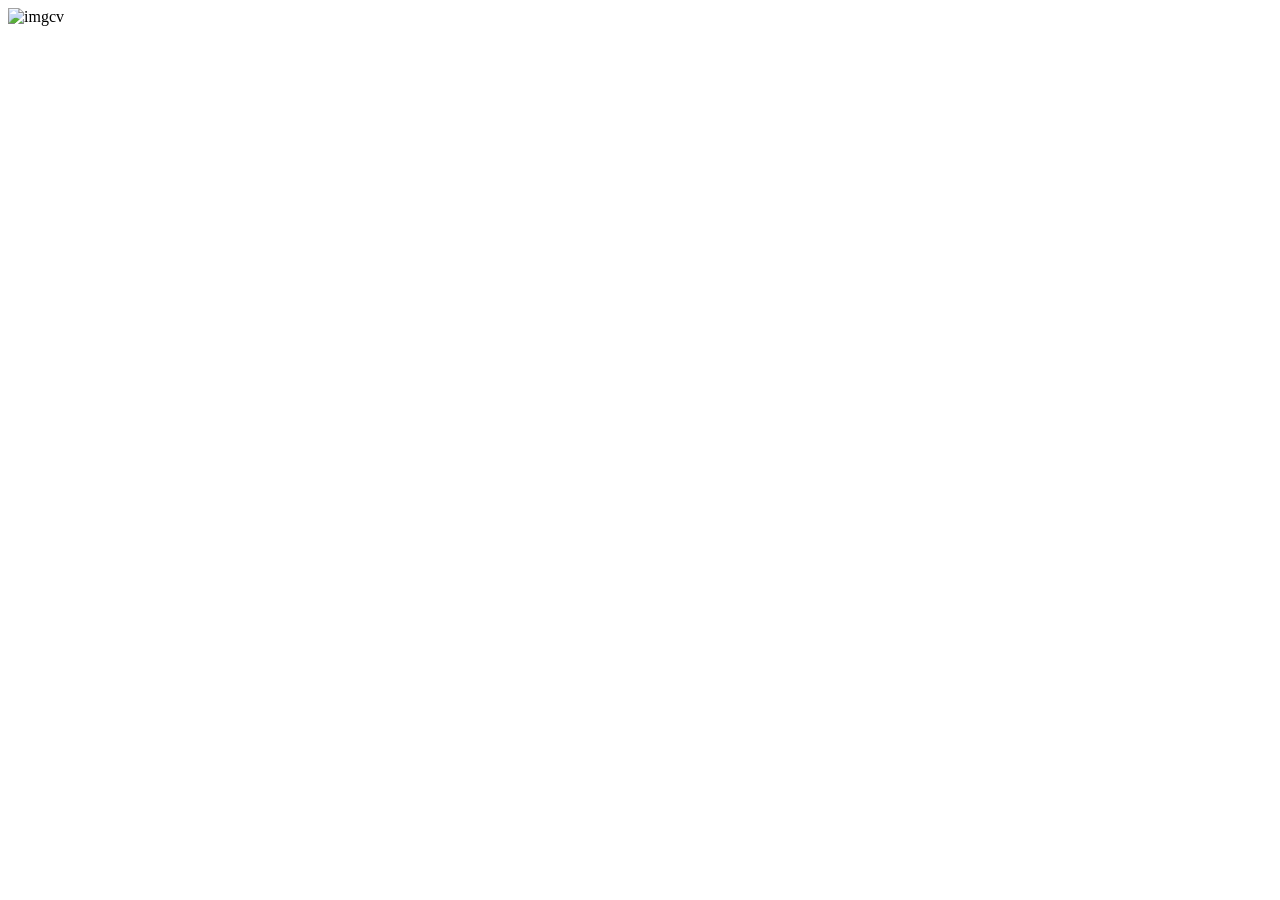
==== index.html @ 7dff2218 "commit" ====
<!DOCTYPE html>
<html lang="en">
<head>
    <meta charset="UTF-8">
    <meta name="viewport" content="width=device-width, initial-scale=1.0">
    <title>curriculum</title>
    <link rel="stylesheet" href="styles.css">
</head>
<body>
    
    <header class="container">
        <img src="img/foto_cv.png" alt="imgcv">
        


        
    </header>


</html>
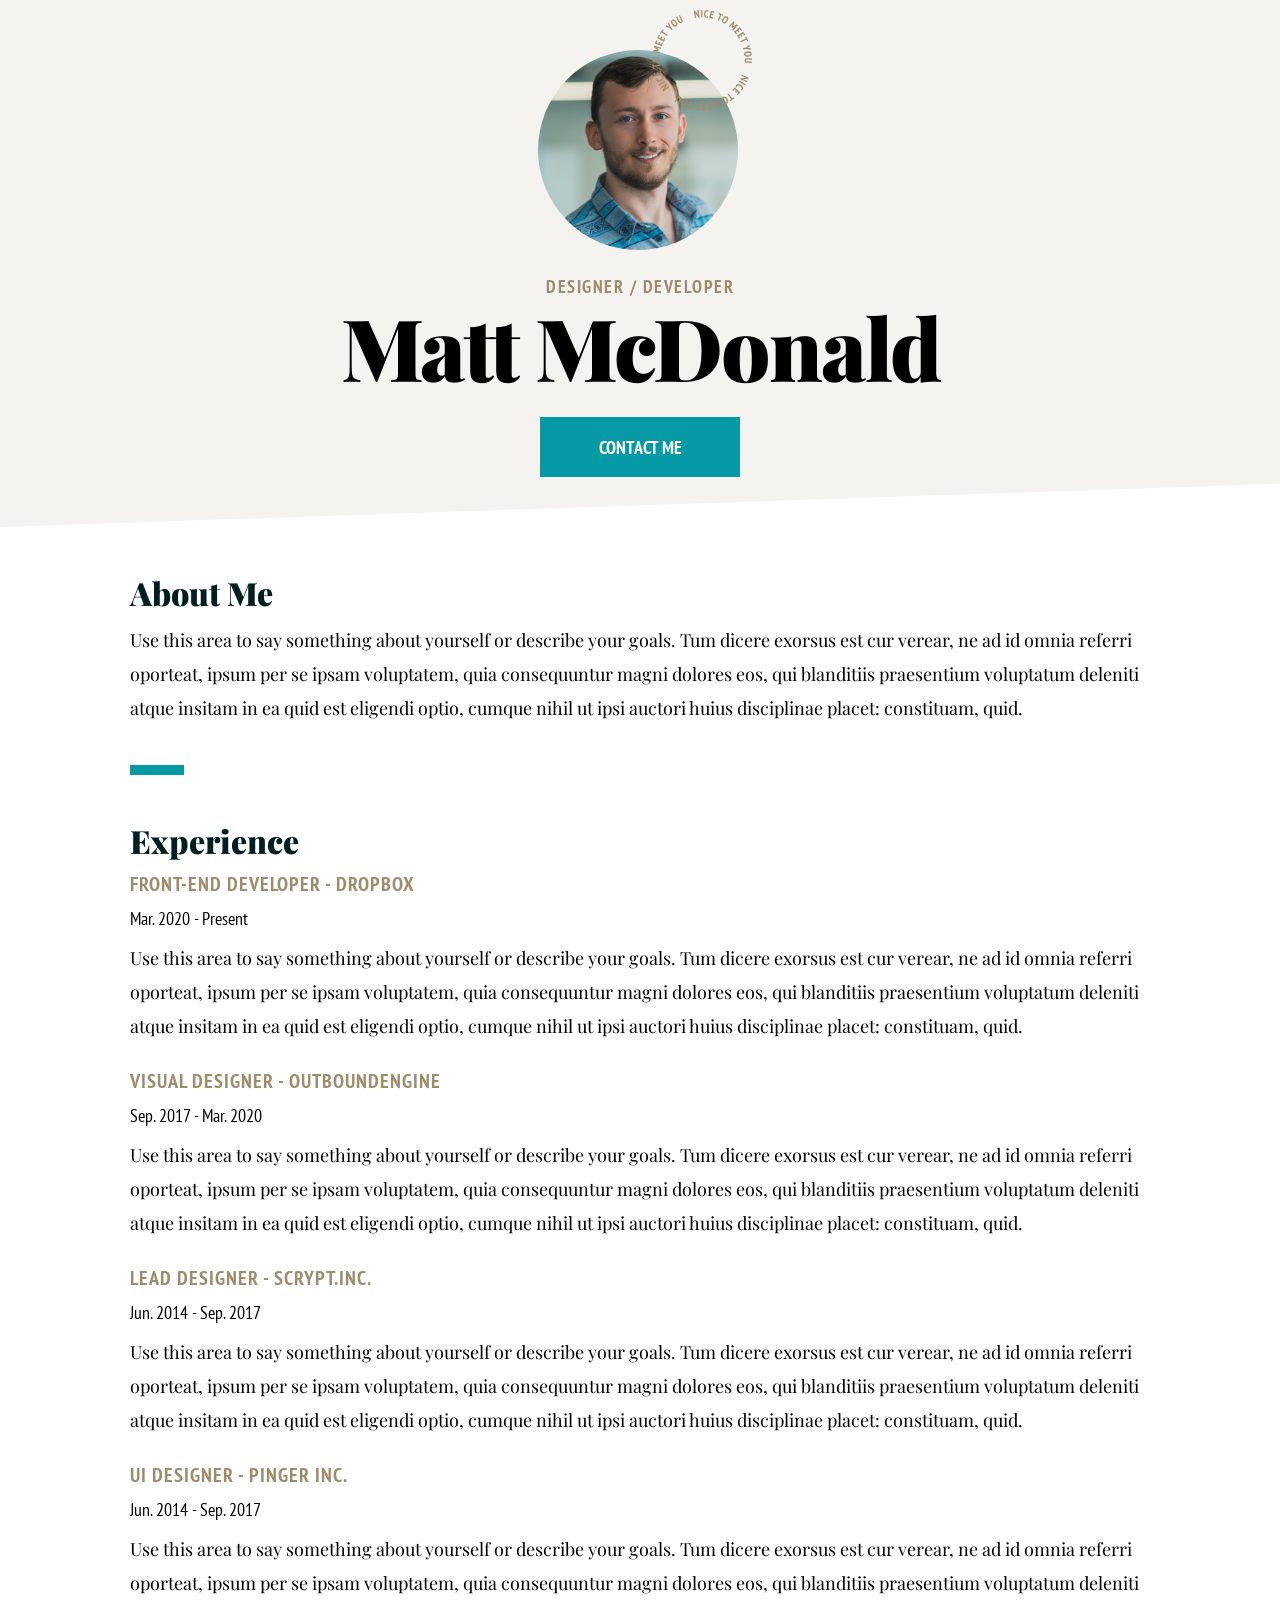
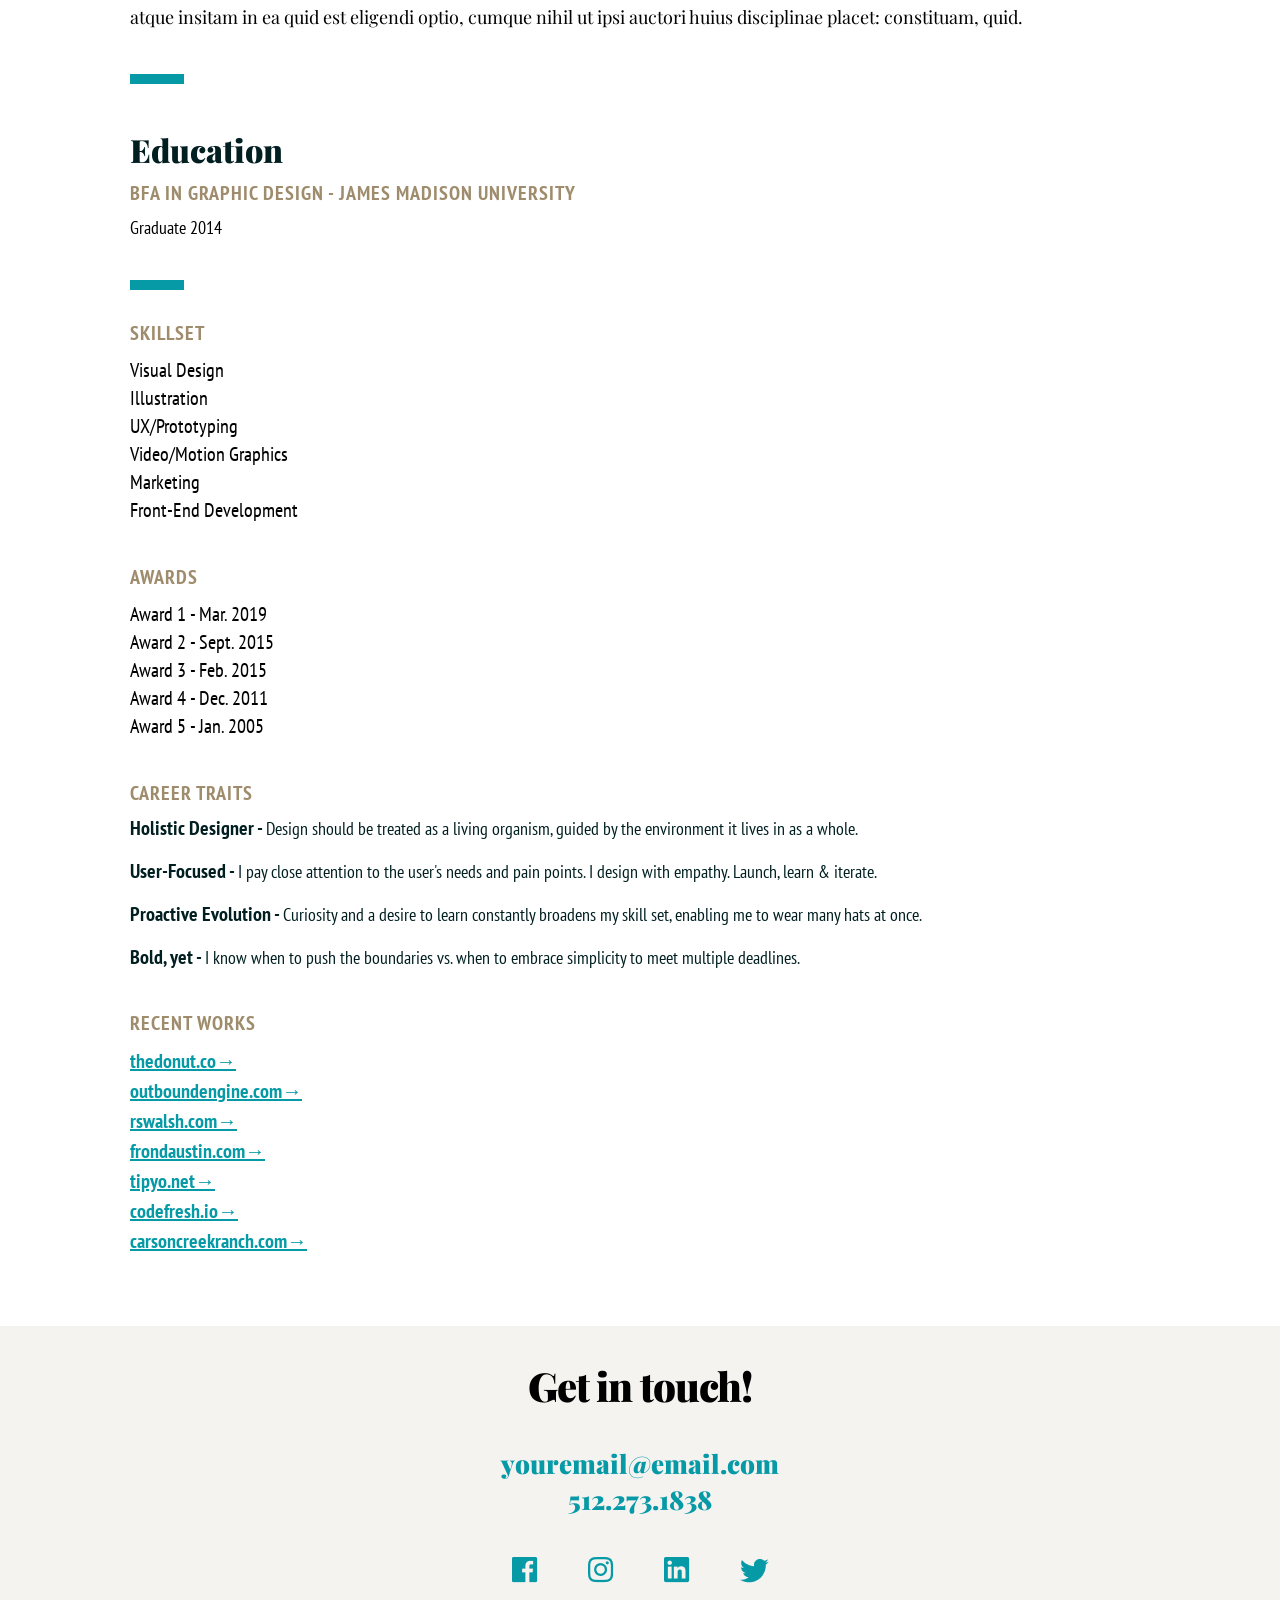
==== commit 21ee326d: "commit" ====
--- a/index.html
+++ b/index.html
@@ -1,20 +1,233 @@
-<!DOCTYPE html>
+<!doctype html>
 <html lang="en">
-<head>
-    <meta charset="UTF-8">
-    <meta name="viewport" content="width=device-width, initial-scale=1.0">
-    <title>curriculum</title>
-    <link rel="stylesheet" href="styles.css">
-</head>
-<body>
-    
-    <header class="container">
-        <img src="img/foto_cv.png" alt="imgcv">
-        
-
-
-        
+  <head>
+    <meta charset="UTF-8" />
+    <meta name="viewport" content="width=device-width, initial-scale=1.0" />
+    <title>Document</title>
+    <link rel="stylesheet" href="styles.css" />
+    <link rel="preconnect" href="https://fonts.googleapis.com" />
+    <link rel="preconnect" href="https://fonts.gstatic.com" crossorigin />
+    <link
+      href="https://fonts.googleapis.com/css2?family=PT+Sans+Narrow:wght@400;700&family=Playfair+Display:wght@400;700;900&display=swap"
+      rel="stylesheet"
+    />
+  </head>
+
+  <body>
+    <header class="main-header">
+      <div class="div-header">
+        <img class="photo_cv" src="img/foto_cv.png" alt="photo_cv" />
+        <img
+          class="circle"
+          src="img/Combined Shape.png"
+          alt="circle_with_letters"
+        />
+      </div>
+
+      <div class="profesion-div">
+        <p class="designer">DESIGNER / DEVELOPER</p>
+        <h1 class="name">Matt McDonald</h1>
+        <button>CONTACT ME</button>
+      </div>
     </header>
 
-
-</html>+    <main class="main-container">
+      <div class="query1440">
+        <section class="main-item">
+          <h3 class="title-item">About Me</h3>
+          <p class="text-item">
+            Use this area to say something about yourself or describe your
+            goals. Tum dicere exorsus est cur verear, ne ad id omnia referri
+            oporteat, ipsum per se ipsam voluptatem, quia consequuntur magni
+            dolores eos, qui blanditiis praesentium voluptatum deleniti atque
+            insitam in ea quid est eligendi optio, cumque nihil ut ipsi auctori
+            huius disciplinae placet: constituam, quid.
+          </p>
+        </section>
+
+        <div class="blue-bar"></div>
+
+        <section class="main-item">
+          <h3 class="title-item">Experience</h3>
+        <div class="separate">
+            <p class="experience-item">Front-End Developer - Dropbox</p>
+            <p class="time-item">Mar. 2020 - Present</p>
+        </div>
+          <p class="text-item">
+            Use this area to say something about yourself or describe your
+            goals. Tum dicere exorsus est cur verear, ne ad id omnia referri
+            oporteat, ipsum per se ipsam voluptatem, quia consequuntur magni
+            dolores eos, qui blanditiis praesentium voluptatum deleniti atque
+            insitam in ea quid est eligendi optio, cumque nihil ut ipsi auctori
+            huius disciplinae placet: constituam, quid.
+          </p>
+        </section>
+
+        <section class="main-item">
+        <div class="separate">
+            <p class="experience-item">Visual Designer - Outboundengine</p>
+            <p class="time-item">Sep. 2017 - Mar. 2020</p>
+        </div>
+          <p class="text-item">
+            Use this area to say something about yourself or describe your
+            goals. Tum dicere exorsus est cur verear, ne ad id omnia referri
+            oporteat, ipsum per se ipsam voluptatem, quia consequuntur magni
+            dolores eos, qui blanditiis praesentium voluptatum deleniti atque
+            insitam in ea quid est eligendi optio, cumque nihil ut ipsi auctori
+            huius disciplinae placet: constituam, quid.
+          </p>
+        </section>
+
+        <section class="main-item">
+        <div class="separate">
+            <p class="experience-item">Lead Designer - Scrypt.inc.</p>
+            <p class="time-item">Jun. 2014 - Sep. 2017</p>
+        </div>
+          <p class="text-item">
+            Use this area to say something about yourself or describe your
+            goals. Tum dicere exorsus est cur verear, ne ad id omnia referri
+            oporteat, ipsum per se ipsam voluptatem, quia consequuntur magni
+            dolores eos, qui blanditiis praesentium voluptatum deleniti atque
+            insitam in ea quid est eligendi optio, cumque nihil ut ipsi auctori
+            huius disciplinae placet: constituam, quid.
+          </p>
+        </section>
+
+        <section class="main-item">
+        <div class="separate">
+            <p class="experience-item">Ui Designer - Pinger inc.</p>
+            <p class="time-item">Jun. 2014 - Sep. 2017</p>
+        </div>
+          <p class="text-item">
+            Use this area to say something about yourself or describe your
+            goals. Tum dicere exorsus est cur verear, ne ad id omnia referri
+            oporteat, ipsum per se ipsam voluptatem, quia consequuntur magni
+            dolores eos, qui blanditiis praesentium voluptatum deleniti atque
+            insitam in ea quid est eligendi optio, cumque nihil ut ipsi auctori
+            huius disciplinae placet: constituam, quid.
+          </p>
+        </section>
+
+        <div class="blue-bar"></div>
+
+        <section class="main-item">
+          <h3 class="title-item">Education</h3>
+          <p class="experience-item">
+            BFA in graphic design - James Madison University
+          </p>
+          <p class="date-item">Graduate 2014</p>
+        </section>
+      </div>
+
+      <div class="blue-bar"></div>
+
+      <section class="query1440beta">
+        <section class="main-item">
+          <ul class="list-item">
+            <p class="experience-item">Skillset</p>
+            <li class="item-list">Visual Design</li>
+            <li class="item-list">Illustration</li>
+            <li class="item-list">UX/Prototyping</li>
+            <li class="item-list">Video/Motion Graphics</li>
+            <li class="item-list">Marketing</li>
+            <li class="item-list">Front-End Development</li>
+          </ul>
+        </section>
+
+        <section class="main-item">
+          <ul class="list-item">
+            <p class="experience-item">Awards</p>
+            <li class="item-list">Award 1 - Mar. 2019</li>
+            <li class="item-list">Award 2 - Sept. 2015</li>
+            <li class="item-list">Award 3 - Feb. 2015</li>
+            <li class="item-list">Award 4 - Dec. 2011</li>
+            <li class="item-list">Award 5 - Jan. 2005</li>
+          </ul>
+        </section>
+
+        <section>
+          <h3 class="experience-item">Career traits</h3>
+          <p class="career-items">
+            <span>Holistic Designer - </span>Design should be treated as a
+            living organism, guided by the environment it lives in as a whole.
+          </p>
+        </section>
+
+        <section>
+          <p class="career-items">
+            <span>User-Focused - </span>I pay close attention to the user's
+            needs and pain points. I design with empathy. Launch, learn &
+            iterate.
+          </p>
+        </section>
+
+        <section>
+          <p class="career-items">
+            <span>Proactive Evolution - </span>Curiosity and a desire to learn
+            constantly broadens my skill set, enabling me to wear many hats at
+            once.
+          </p>
+        </section>
+
+        <section>
+          <p class="career-items">
+            <span>Bold, yet - </span>I know when to push the boundaries vs. when
+            to embrace simplicity to meet multiple deadlines.
+          </p>
+        </section>
+
+        <ul class="link-list">
+          <p class="experience-item">Recent Works</p>
+          <li class="list-items">
+            <a class="item-link" href="#">thedonut.co→</a>
+          </li>
+          <li class="list-items">
+            <a class="item-link" href="#">outboundengine.com→</a>
+          </li>
+          <li class="list-items">
+            <a class="item-link" href="#">rswalsh.com→</a>
+          </li>
+          <li class="list-items">
+            <a class="item-link" href="#">frondaustin.com→</a>
+          </li>
+          <li class="list-items">
+            <a class="item-link" href="#">tipyo.net→</a>
+          </li>
+          <li class="list-items">
+            <a class="item-link" href="#">codefresh.io→</a>
+          </li>
+          <li class="list-items">
+            <a class="item-link" href="#">carsoncreekranch.com→</a>
+          </li>
+        </ul>
+      </section>
+    </main>
+
+    <footer class="footer-container">
+      <div class="div-footer">
+        <h1 class="get-in">Get in touch!</h1>
+    <div class="footer2">
+        <p>youremail@email.com</p>
+        <p>512.273.1838</p>
+    </div>
+      </div>
+
+      <div class="social-links">
+        <ul>
+          <li>
+            <a href="#"><img src="img/facebook.png" alt="facebook-icon" /></a>
+          </li>
+          <li>
+            <a href="#"><img src="img/instagram.png" alt="instagram-icon" /></a>
+          </li>
+          <li>
+            <a href="#"><img src="img/linkedin.png" alt="linkedin-icon" /></a>
+          </li>
+          <li>
+            <a href="#"><img src="img/twitter.png" alt="twitter-icon" /></a>
+          </li>
+        </ul>
+      </div>
+    </footer>
+  </body>
+</html>
--- a/styles.css
+++ b/styles.css
@@ -0,0 +1,485 @@
+*{
+    box-sizing: border-box;
+    margin: 0;
+    padding: 0;
+}
+
+
+/* Part one */
+
+.main-header{
+    background-color: #9E8C6C1A;  
+    display: flex;
+    justify-content: center;
+    flex-direction: column;
+    padding: 50px 0px 50px 0px;
+    text-align: center;
+    clip-path: polygon(0% 0%, 100% 0%, 100% 91.79%, 0% 100%);
+
+
+    
+}
+
+
+.photo_cv{
+    position: relative;
+    left: 35px;
+    width: 160px;
+    height: 160px;
+    border-radius: 175px;
+    
+}
+
+.circle{
+    position: relative;
+    width: 74px;
+    height: 74px;
+    bottom: 99px;
+    right: 20px;
+}
+
+.main-container{
+    padding: 0 20px 0 20px;
+   gap: 70px;
+}
+
+
+
+.profesion-div p{
+    font-family: "PT Sans Narrow", sans-serif;
+    font-weight: 700;
+    font-size: 14px;
+    line-height: 15px;
+    letter-spacing: 1.5px;
+    text-transform: uppercase;
+    color: #9E8C6C;
+    margin: 25px 0 0 0;
+}
+
+.profesion-div h1{
+    font-family: 'Playfair Display';
+    font-size: 56px;
+    line-height: 46px;
+    font-weight: 900;
+    margin-top: 15px;
+    letter-spacing: -2.17px
+}
+
+button{
+    width: 200px;
+    height: 60px;
+    font-family: "PT Sans Narrow", sans-serif;
+    color: #FFFFFF;
+    text-transform: uppercase;
+    text-align: center;
+    font-size: 18px;
+    border: none;
+    line-height: 17px;
+    font-weight: 700;
+    margin-top: 32px;
+    background-color: #0699A6;
+    cursor: pointer;
+}
+
+/* Part two */
+
+
+.main-item{
+    margin-top: 25px;
+}
+
+
+.title-item{
+    font-family: 'Playfair Display';
+    font-weight: 900;
+    font-size: 26px;
+    line-height: 31px;
+    letter-spacing: 0px;
+    color: #011F21;
+    margin: 15px 0px 15px 0;
+
+}
+
+.text-item{
+    font-family: 'Playfair Display';
+    color: #000000;
+    font-weight: 400;
+    font-size: 18px;
+    line-height: 25px;
+    letter-spacing: 0;
+}
+
+.blue-bar{
+    width: 54px;
+    height: 10px;
+    background-color: #0699A6;
+    margin: 40px 0 30px 0; 
+}
+
+.experience-item{
+    font-family: "PT Sans Narrow", sans-serif;
+    font-weight: 400;
+    font-size: 18px;
+    letter-spacing: 1px;
+    text-transform: uppercase;
+    color: #9E8C6C;
+    margin: 10px 0 10px 0;
+}
+
+.time-item{
+    margin: 2px 0 10px 0;
+    font-family: "PT Sans Narrow", sans-serif;
+    font-weight: 400;
+    font-size: 14px;
+    line-height: 24px;
+    letter-spacing: 0px;
+
+}
+
+.date-item{
+    font-family: "PT Sans Narrow", sans-serif;
+    font-weight: 400;
+    font-size: 14px;
+    line-height: 24px;
+    color: #000000;
+    
+}
+
+.list-item{
+    margin: 0 0 40px 0;
+}
+
+.item-list{
+    list-style-type: none;
+    font-family: "PT Sans Narrow", sans-serif;
+    font-weight: 400;
+    font-size: 20px;
+    line-height: 28px;
+    letter-spacing: 0px;
+
+}
+
+
+.career-items{
+    font-family: "PT Sans Narrow", sans-serif;
+    font-weight: 400;
+    font-size: 18px;
+    line-height: 25px;
+    letter-spacing: 0px;
+    margin:0px 0 18px 0;
+    color: #011F21;
+
+}
+
+.career-items span{
+    font-family: "PT Sans Narrow", sans-serif;
+    font-weight: 700;
+    font-size: 18px;
+    line-height: 18px;
+    letter-spacing: 0px;
+
+}
+
+.list-items{
+    list-style: none;
+    font-size: 18px;
+}
+
+.link-list{
+    margin-top: 40px;
+}
+
+.item-link{
+    font-family: "PT Sans Narrow", sans-serif;
+    font-weight: 700;
+    font-size: 18px;
+    line-height: 30px;
+    letter-spacing: 0px;
+    color: #0699A6;
+}
+
+/* Part three */
+
+.footer-container{
+    background-color:#9E8C6C1A;
+    margin: 70px 0 0 0;
+    display: flex;
+    justify-content: center;
+    align-items: center;
+    flex-direction: column;
+    line-height: 120px;
+    text-align: center;
+}
+
+
+.div-footer h1{
+    font-family: 'Playfair Display';
+    font-weight: 900;
+    font-size: 40px;
+    letter-spacing: -1.14px;
+
+}
+
+.div-footer p{
+    font-family: 'Playfair Display';
+    font-weight: 900;
+    font-size: 26px;
+    line-height: 36px;
+    letter-spacing: 0px;
+    text-align: center;
+    color: #0699A6;
+
+}
+
+
+.footer-container li{
+    list-style: none;
+}
+
+.social-links ul li{
+    cursor: pointer;
+}
+
+.social-links ul{
+    display: flex;
+    justify-content: center;
+    gap: 50px;
+    
+
+}
+
+
+/* Para table */
+
+
+@media screen and (min-width: 768px) {
+
+    body{
+        width: 100%;
+        height: auto;
+    }
+
+    .main-header,
+    .main-container,
+    .footer-container{
+        padding-left: 130px;
+        padding-right: 130px;
+    }
+
+    .profesion-div h1{
+        font-size: 86px;
+        letter-spacing: -2.17px;
+        line-height: 76px;
+    }
+
+    .profesion-div p{
+        font-size: 18px;
+        text-transform: uppercase;
+    }
+
+    .title-item{
+        margin-top: 50px;
+        font-size: 32px;
+    }
+
+    .text-item{
+        font-size: 18px;
+        line-height: 34px;
+        letter-spacing: 0;
+    }
+
+    .photo_cv{
+        position: relative;
+        left: 50px;
+        width: 200px;
+        height: 200px;
+        border-radius: 175px;
+    
+}
+
+    .circle{
+        position: relative;
+        width: 100px;
+        height: 100px;
+        bottom: 140px;
+        right: 40px;
+}
+
+.experience-item{
+    font-family: "PT Sans Narrow", sans-serif;
+    font-weight: 900;
+    font-size: 20px;
+    letter-spacing: 1px;
+    text-transform: uppercase;
+    color: #9E8C6C;
+    margin: 10px 0 10px 0;
+}
+
+.time-item{
+    margin: 2px 0 10px 0;
+    font-family: "PT Sans Narrow", sans-serif;
+    font-weight: 400;
+    font-size: 18px;
+    line-height: 24px;
+    letter-spacing: 0px;
+
+}
+
+
+.date-item{
+    font-family: "PT Sans Narrow", sans-serif;
+    font-weight: 400;
+    font-size: 18px;
+    line-height: 24px;
+    color: #000000;
+    
+}
+
+.item-list{
+    list-style-type: none;
+    font-family: "PT Sans Narrow", sans-serif;
+    font-weight: 400;
+    font-size: 20px;
+    line-height: 28px;
+    letter-spacing: 0px;
+
+}
+
+.career-items span{
+    font-family: "PT Sans Narrow", sans-serif;
+    font-weight: 700;
+    font-size: 20px;
+    line-height: 18px;
+    letter-spacing: 0px;
+
+}
+
+.list-items{
+    list-style: none;
+    font-size: 20px;
+}
+
+
+.item-link{
+    font-family: 'PT Sans Narrow';
+    font-weight: 700;
+    font-size: 20px;
+    line-height: 30px;
+    letter-spacing: 0px;
+    color: #0699A6;
+}
+
+
+}
+
+@media screen and (min-width: 1440px) {
+
+
+    *{
+        padding: 0;
+        margin: 0;
+        box-sizing: border-box;
+    } 
+
+
+    .main-header {
+        height: 700px;
+        display: flex;
+        flex-direction: row;
+        justify-content: center;
+        align-items: center;
+        gap: 50px;
+        padding: 0;
+        text-align: left;
+        clip-path: polygon(0 0, 100% 0, 100% 80%, 0 100%);
+    }
+
+    .photo_cv {
+        position: relative;
+        width: 330px;
+        height: 330px;
+        left: 0;
+
+    }
+
+    .circle {
+        position: relative;
+        width: 130px;
+        height: 130px;
+        bottom: -30px;
+        right: 110px;
+    }
+
+    .profesion-div .name{
+        width: 300px;
+        font-size: 100px;
+        line-height: 100px;
+    }
+    
+    .main-container {
+        display: flex;
+        flex-direction: row-reverse;
+    }
+
+    .query1440 {
+        width: 70%;
+    }
+
+    .query1440beta {
+        width: 30%;
+        display: flex;
+        flex-direction: column;
+        margin-top: 10px;
+    }
+
+    .blue-bar{
+    width: 0;
+    height: 0px;
+    }
+
+    .text-item{
+        width: 780px;
+    }
+
+
+    .separate {
+        display: flex;
+        justify-content: space-between;
+        align-items: center;
+        text-align: center;
+}
+
+    .time-item{
+        padding: 0;
+        margin: 0;
+    }
+
+    .div-footer h1{
+        font-size: 50px;
+    }
+
+    .div-footer p{
+        font-size: 26px;
+        display: flex;
+        
+    }
+
+    .footer2{
+        display: flex;
+        gap: 20px;
+    }
+
+    .footer-container{
+        padding: 110px 0 0px;
+        clip-path: polygon(0% 24.25%, 100% 0%, 100% 100%, 0% 100%);
+}
+
+
+
+
+
+
+}
+
+
+
